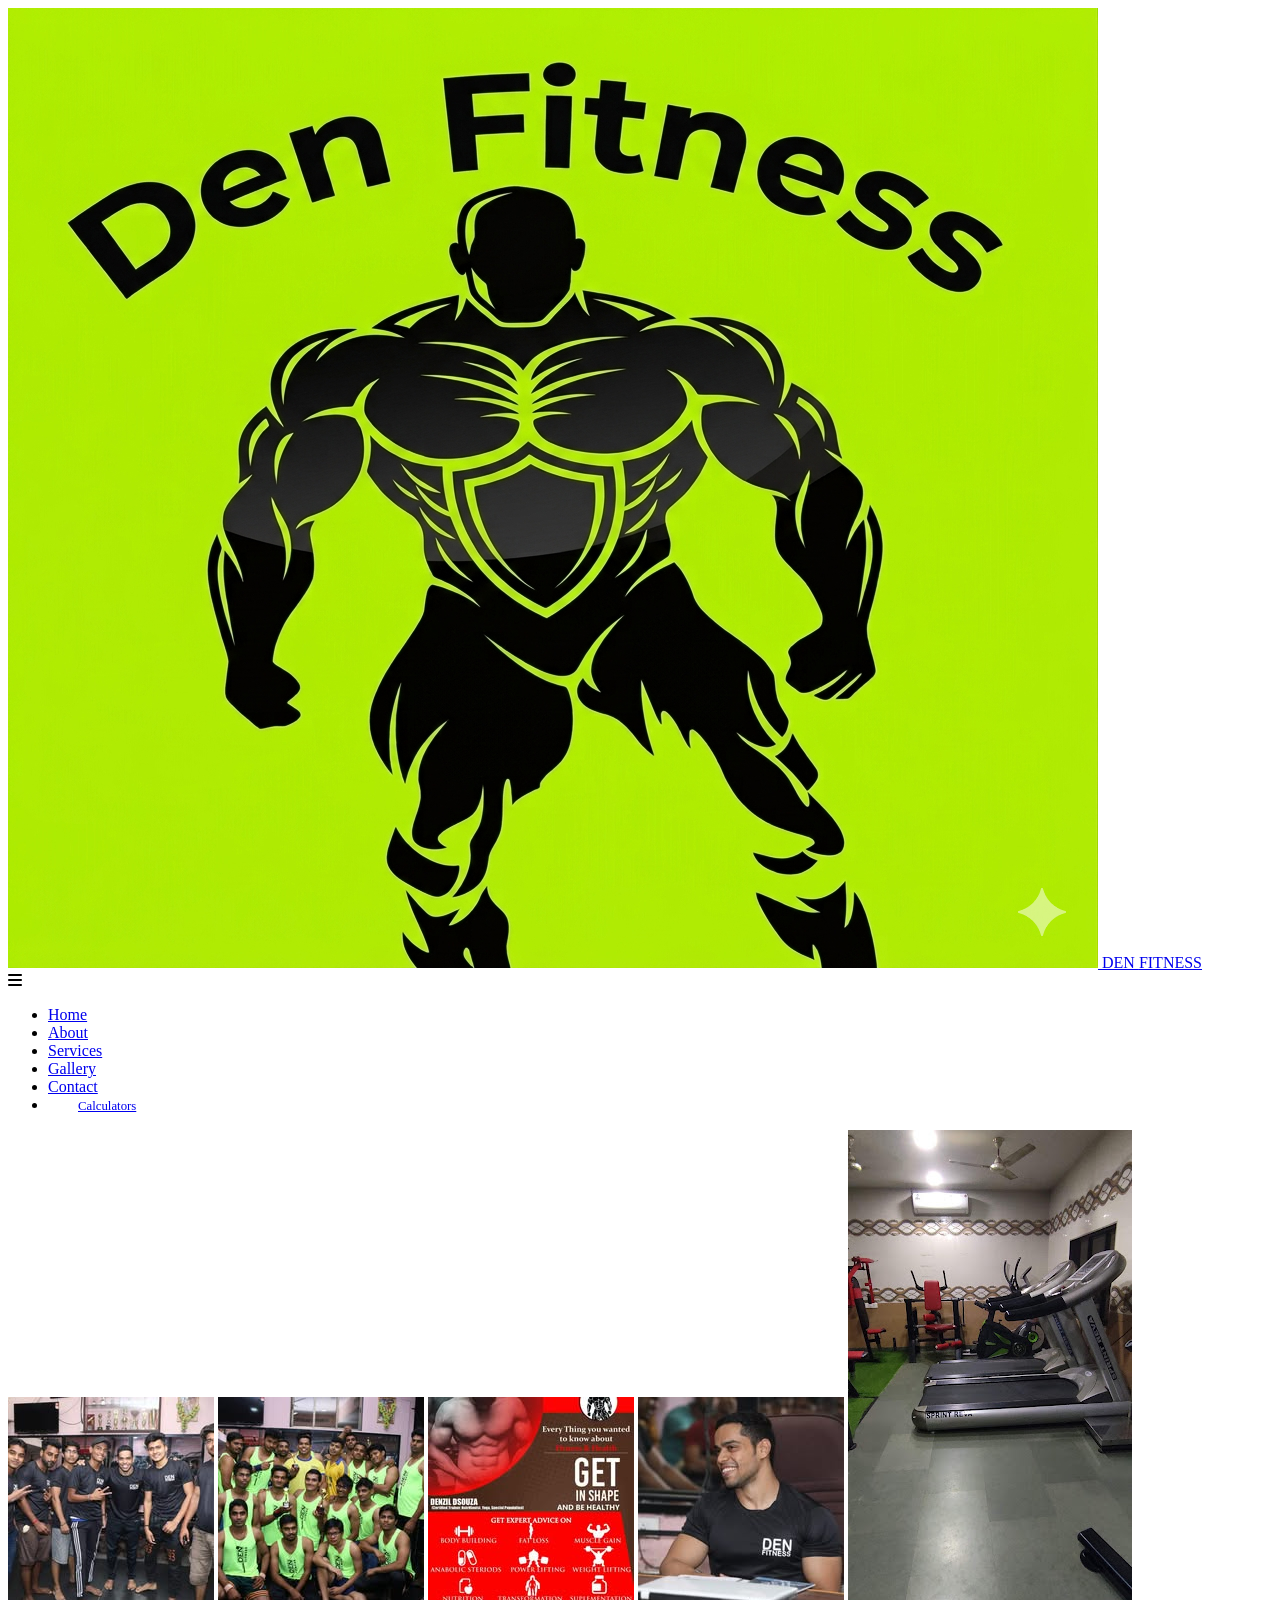
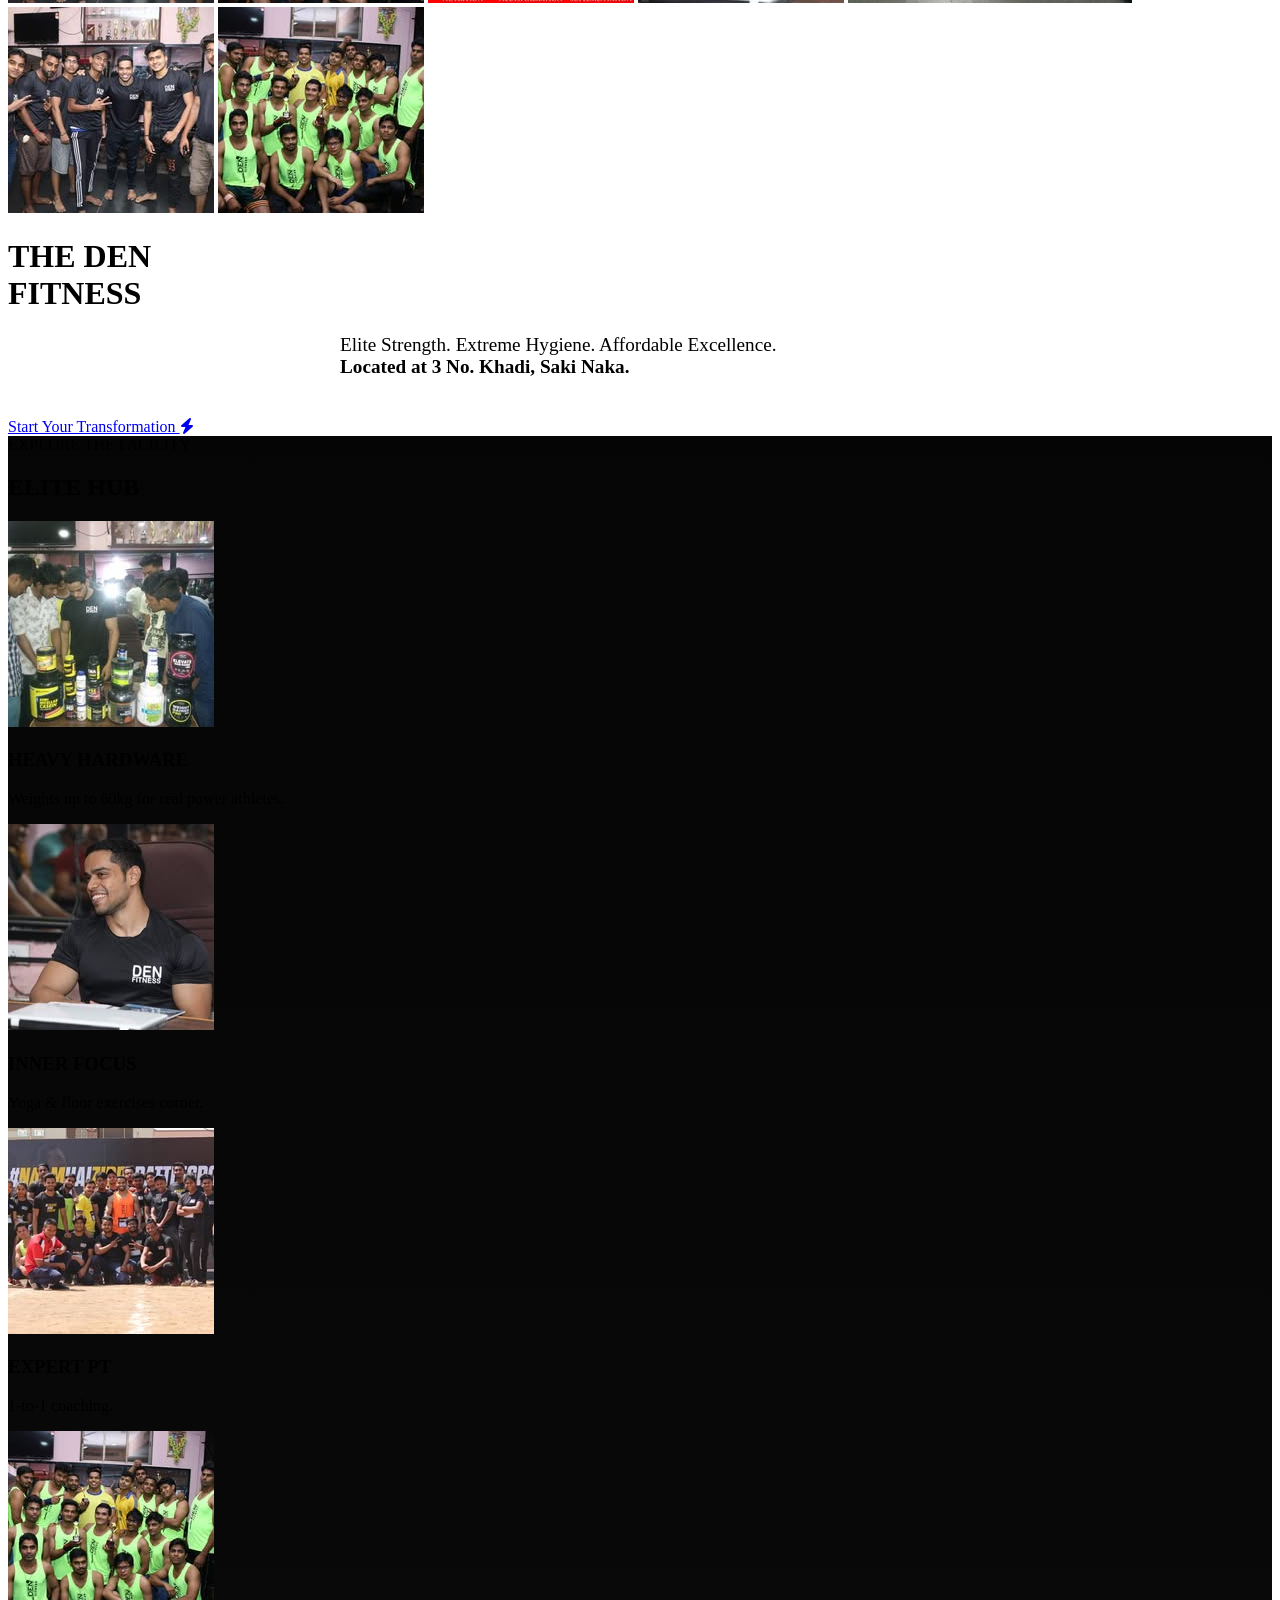
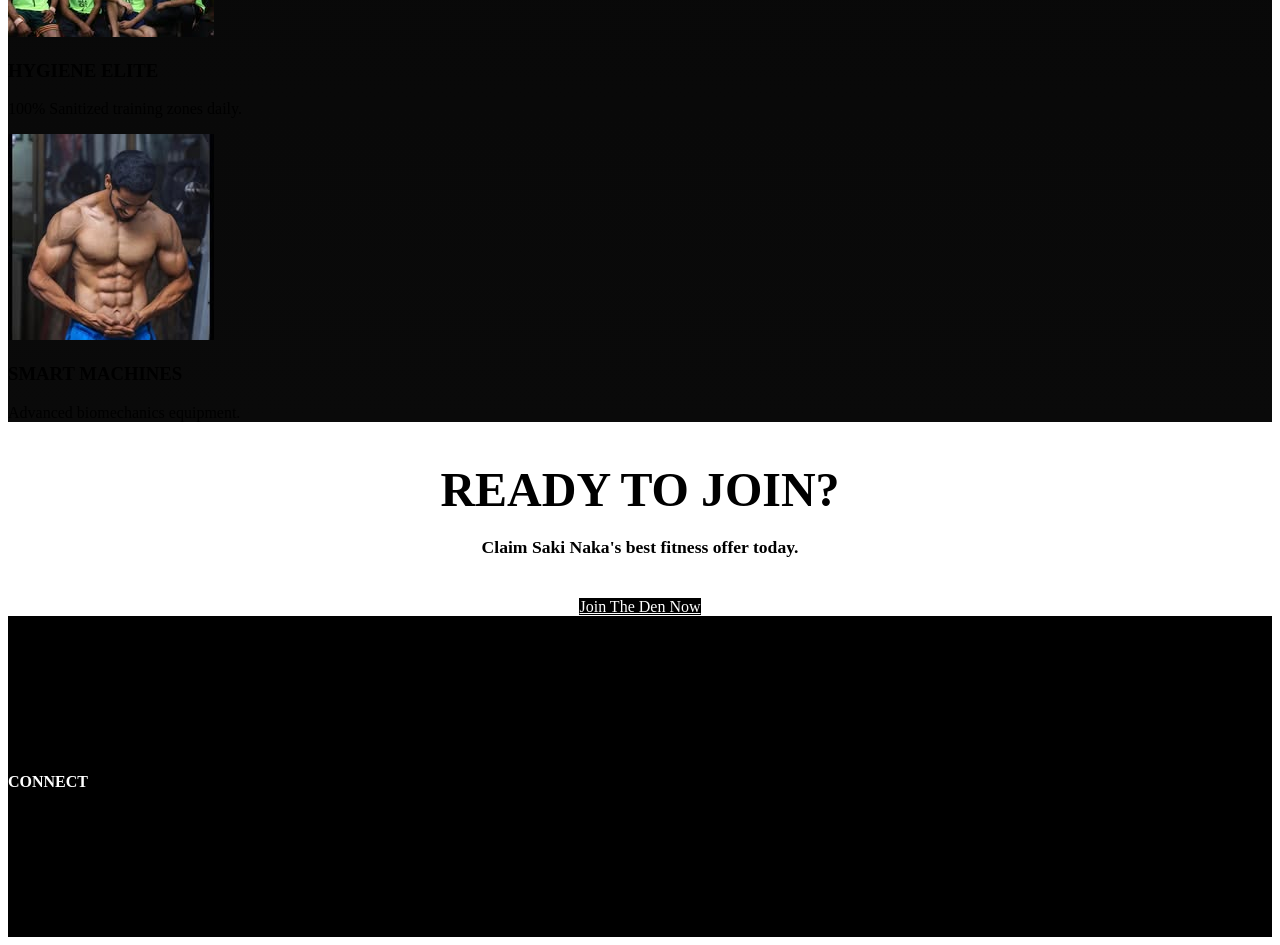
==== index.html @ 98260b91 "Add files via upload" ====
<!DOCTYPE html>
<html lang="en">
<head>
  <meta charset="UTF-8">
  <meta name="viewport" content="width=device-width, initial-scale=1.0">
  <meta name="description" content="Den Fitness Mumbai - Saki Naka's premier elite gym. Experience high-end training near 3 No. Khadi.">
  <title>DEN FITNESS | SAKI NAKA ELITE</title>
  <link rel="preconnect" href="https://fonts.googleapis.com">
  <link href="https://fonts.googleapis.com/css2?family=Outfit:wght@300;400;500;700;900&display=swap" rel="stylesheet">
  <link rel="stylesheet" href="https://cdnjs.cloudflare.com/ajax/libs/font-awesome/6.4.0/css/all.min.css">
  <link rel="stylesheet" href="css/styles.css">
</head>
<body>

  <!-- Custom Cursor -->
  <div id="custom-cursor"></div>
  <div id="cursor-follower"></div>

  <!-- Navbar -->
  <nav class="navbar">
    <div class="nav-container">
      <a href="index.html" class="logo">
        <img src="enhanced_logo.png" alt="Enhanced Den Fitness Logo">
        DEN <span>FITNESS</span>
      </a>
      
      <!-- Hamburger Toggle -->
      <div class="mobile-toggle" id="mobile-toggle">
        <i class="fas fa-bars"></i>
      </div>

      <ul class="nav-links" id="nav-links">
        <li><a href="index.html" class="active">Home</a></li>
        <li><a href="about.html">About</a></li>
        <li><a href="services.html">Services</a></li>
        <li><a href="gallery.html">Gallery</a></li>
        <li><a href="contact.html">Contact</a></li>
        <li><a href="tools.html" class="btn" style="padding: 10px 20px; font-size: 0.8rem; margin-left: 10px;">Calculators</a></li>
      </ul>
    </div>
  </nav>

  <!-- Hero -->
  <header class="hero">
    <div class="marquee-bg">
      <img src="img0.jpg" alt="Gym Marquee 1">
      <img src="img12.jpg" alt="Gym Marquee 2">
      <img src="img13.jpg" alt="Gym Marquee 3">
      <img src="img11.jpg" alt="Gym Marquee 4">
      <img src="img3.jpg" alt="Gym Marquee 5">
      <img src="img0.jpg" alt="Gym Marquee 1 Duplicate">
      <img src="img12.jpg" alt="Gym Marquee 2 Duplicate">
    </div>
    
    <div class="container hero-content">
      <h1 class="reveal active">THE DEN <br><span>FITNESS</span></h1>
      <p class="reveal active" style="max-width: 600px; margin: 0 auto 40px; color: var(--text-muted); font-size: 1.2rem;">
        Elite Strength. Extreme Hygiene. Affordable Excellence. <br>
        <strong>Located at 3 No. Khadi, Saki Naka.</strong>
      </p>
      <div class="reveal active" style="transition-delay: 0.2s;">
        <a href="contact.html" class="btn">Start Your Transformation <i class="fas fa-bolt"></i></a>
      </div>
    </div>
  </header>

  <!-- Bento Grid Section -->
  <section class="section" style="background: linear-gradient(to bottom, #050505, #0a0a0a);">
    <div class="container">
      <div class="section-intro reveal">
        <span>EXPLORE THE FACILITY</span>
        <h2>ELITE HUB</h2>
      </div>

      <div class="bento-grid">
        <div class="bento-item large reveal">
          <img src="img8.jpg" alt="Main Gym Floor">
          <div class="bento-content">
            <h3>HEAVY HARDWARE</h3>
            <p>Weights up to 60kg for real power athletes.</p>
          </div>
        </div>
        <div class="bento-item tall reveal" style="transition-delay: 0.1s;">
          <img src="img11.jpg" alt="Mindfulness area">
          <div class="bento-content">
            <h3>INNER FOCUS</h3>
            <p>Yoga & floor exercises corner.</p>
          </div>
        </div>
        <div class="bento-item reveal" style="transition-delay: 0.15s;">
          <img src="img7.jpg" alt="Trainer Coaching">
          <div class="bento-content">
            <h3>EXPERT PT</h3>
            <p>1-to-1 coaching.</p>
          </div>
        </div>
        <div class="bento-item wide reveal" style="transition-delay: 0.2s;">
          <img src="img12.jpg" alt="Sanitized zones">
          <div class="bento-content">
            <h3>HYGIENE ELITE</h3>
            <p>100% Sanitized training zones daily.</p>
          </div>
        </div>
        <div class="bento-item reveal" style="transition-delay: 0.25s;">
          <img src="img6.jpg" alt="Gym machines">
          <div class="bento-content">
            <h3>SMART MACHINES</h3>
            <p>Advanced biomechanics equipment.</p>
          </div>
        </div>
      </div>
    </div>
  </section>

  <!-- CTA -->
  <section class="section" style="background: var(--primary-color); color: #000; text-align: center;">
    <div class="container reveal">
      <h2 style="font-size: 3rem; font-weight: 900; margin-bottom: 20px;">READY TO JOIN?</h2>
      <p style="font-size: 1.1rem; font-weight: 600; margin-bottom: 40px;">Claim Saki Naka's best fitness offer today.</p>
      <a href="contact.html" class="btn" style="background: #000; color: #fff;">Join The Den Now</a>
    </div>
  </section>

  <!-- Footer -->
  <footer style="background: #000; padding: 60px 0; border-top: 1px solid var(--glass-border);">
    <div class="container">
      <div class="bento-grid" style="grid-auto-rows: min-content; gap: 30px;">
        <div class="reveal">
          <h4 style="color: var(--primary-color); margin-bottom: 20px; font-weight: 900; letter-spacing: 2px;">DEN FITNESS</h4>
          <p style="color: var(--text-muted); font-size: 0.9rem;">The premier elite fitness ground in Saki Naka. Built for results. Measured by community strength.</p>
        </div>
        <div class="reveal" style="transition-delay: 0.1s;">
          <h4 style="color: #fff; margin-bottom: 20px;">CONNECT</h4>
          <p style="color: var(--text-muted); font-size: 0.9rem;">Shop 2, New Kailas Niwas 2,<br>90 Feet Road, 3 No. Khadi,<br>Saki Naka, Mumbai.</p>
        </div>
      </div>
    </div>
  </footer>

  <script src="js/script.js"></script>
</body>
</html>
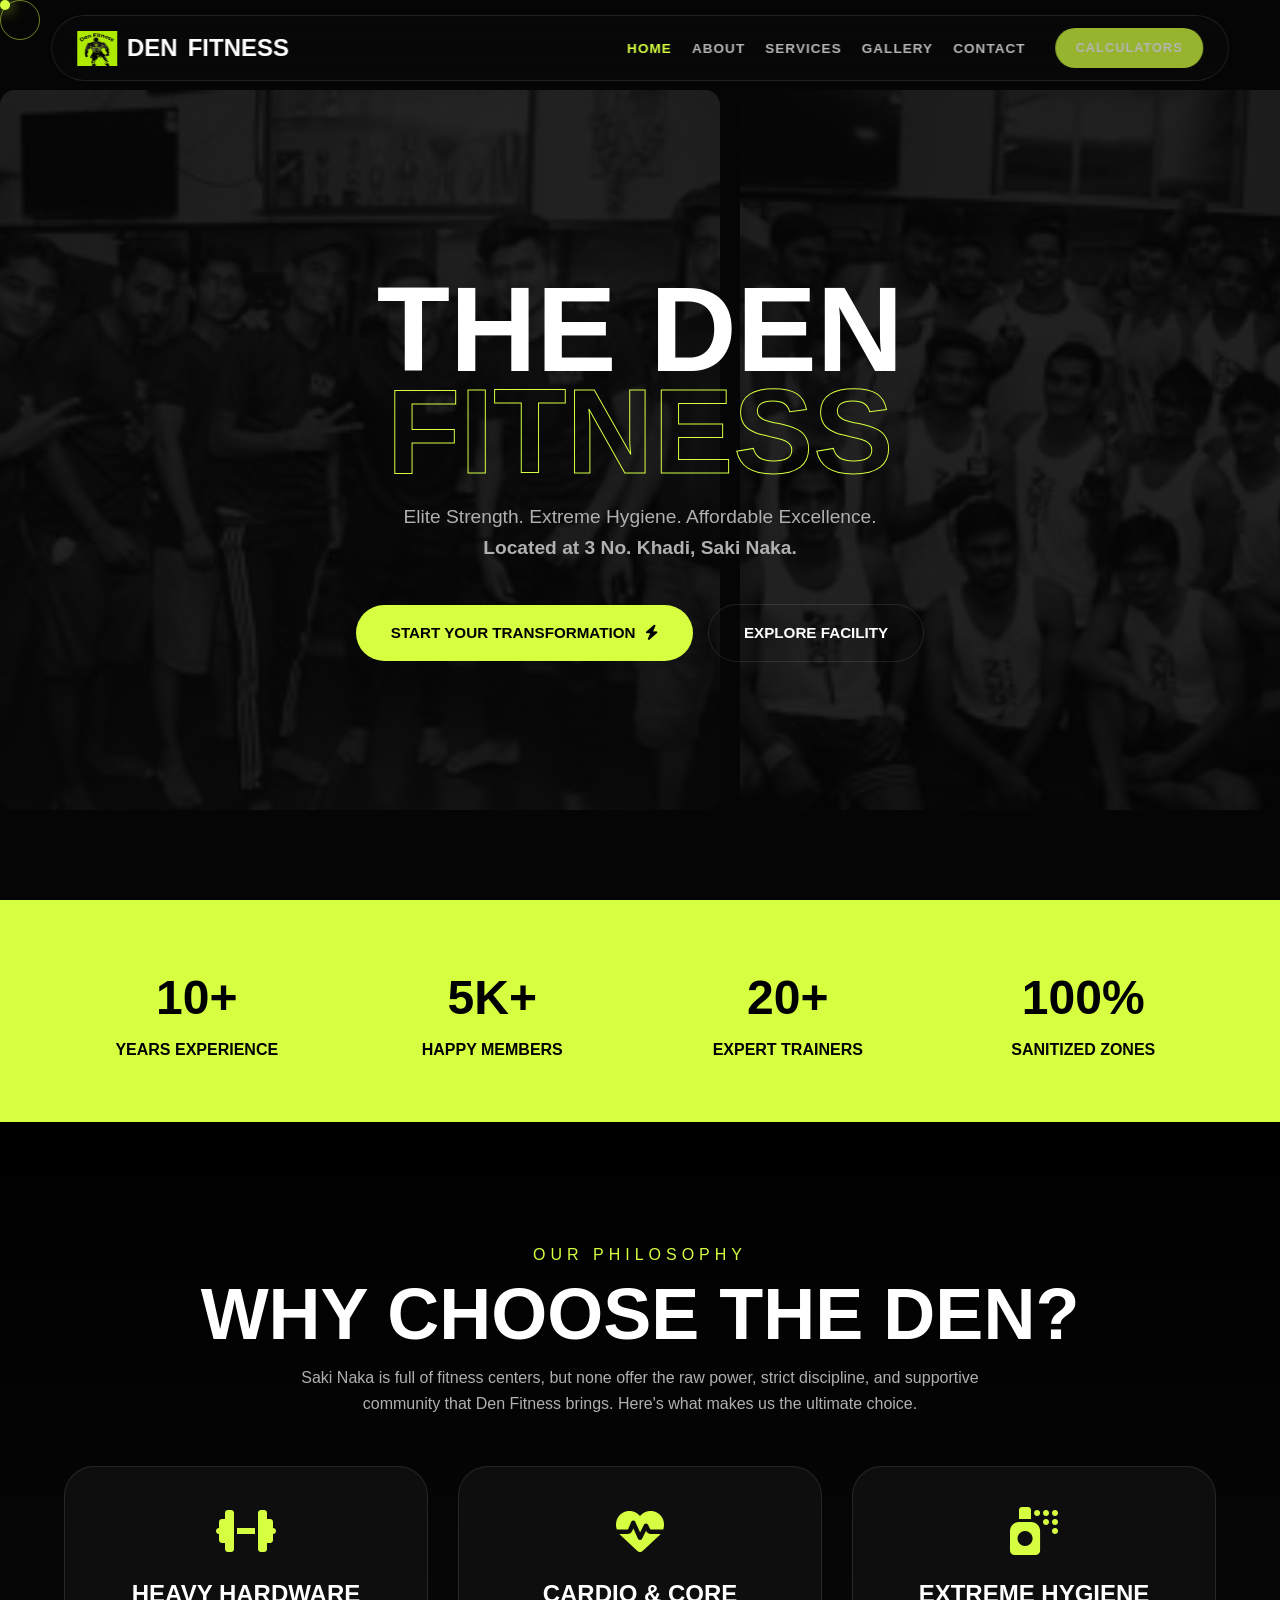
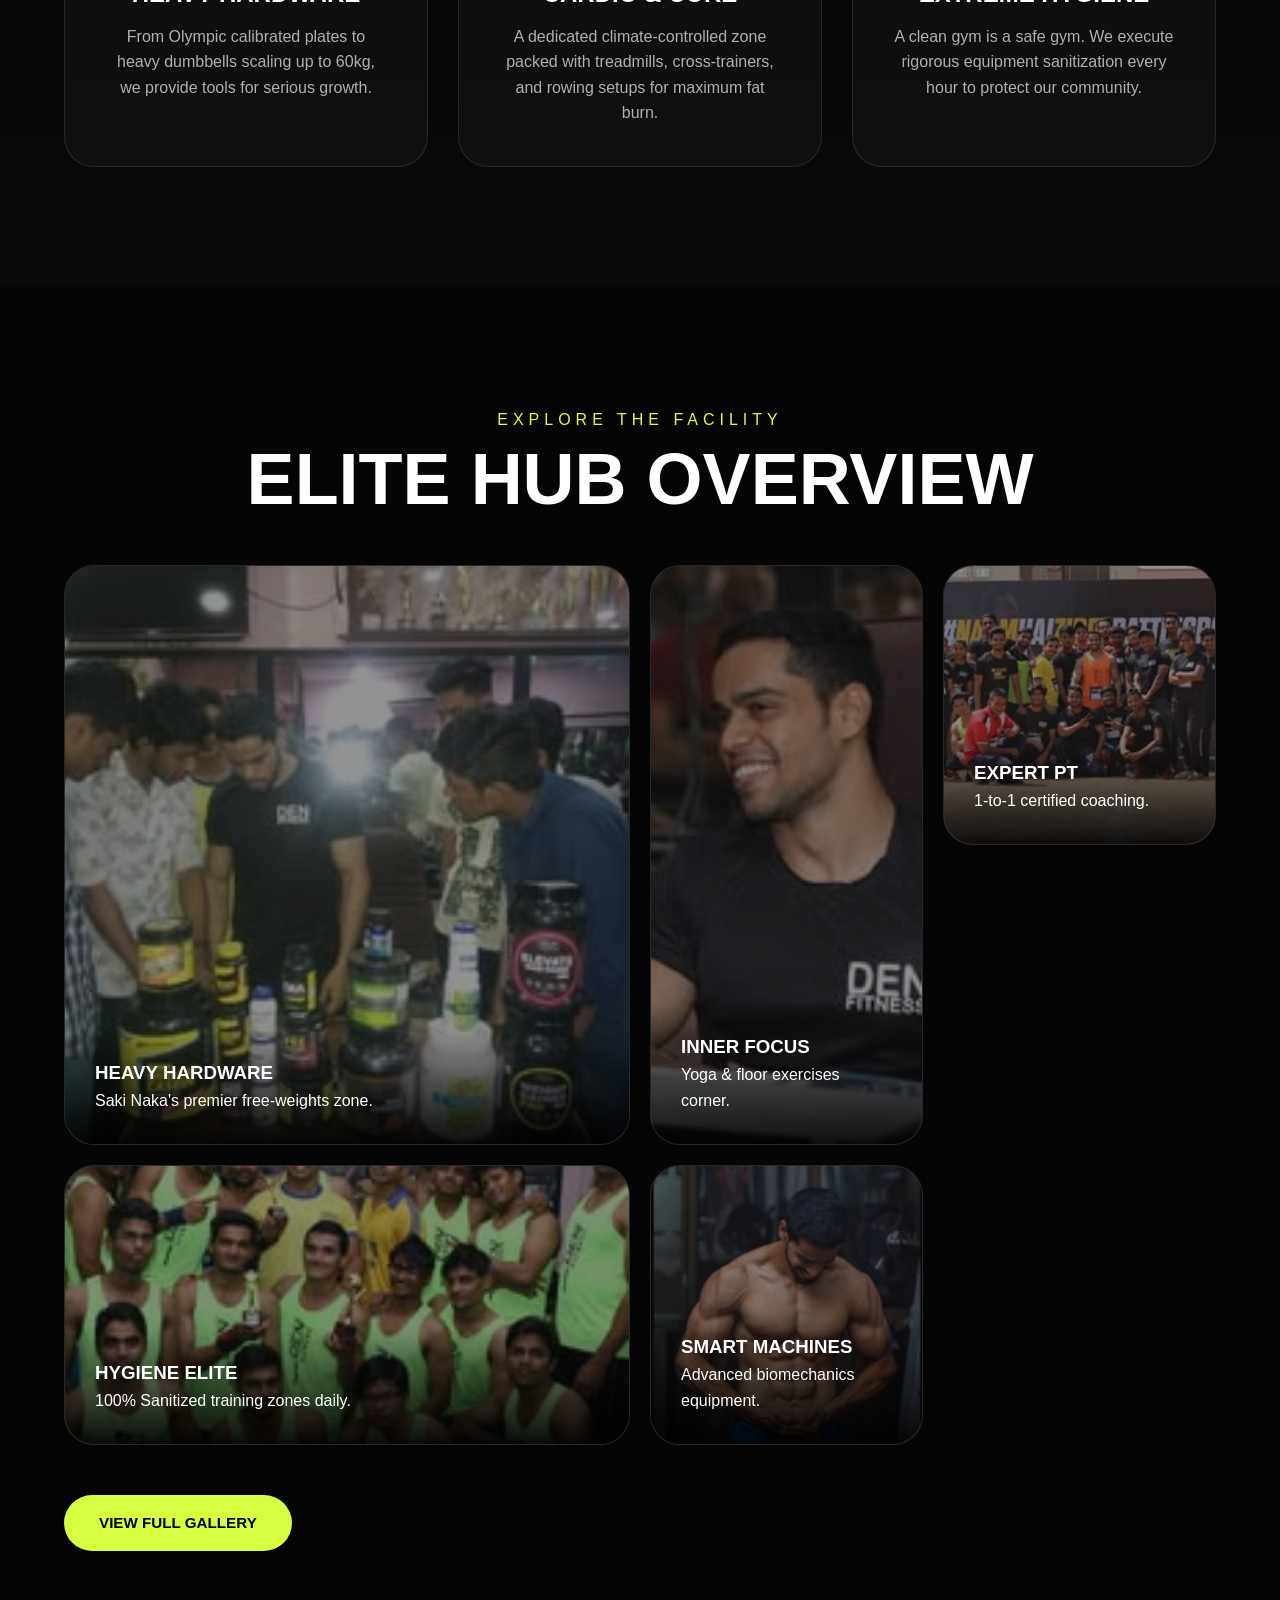
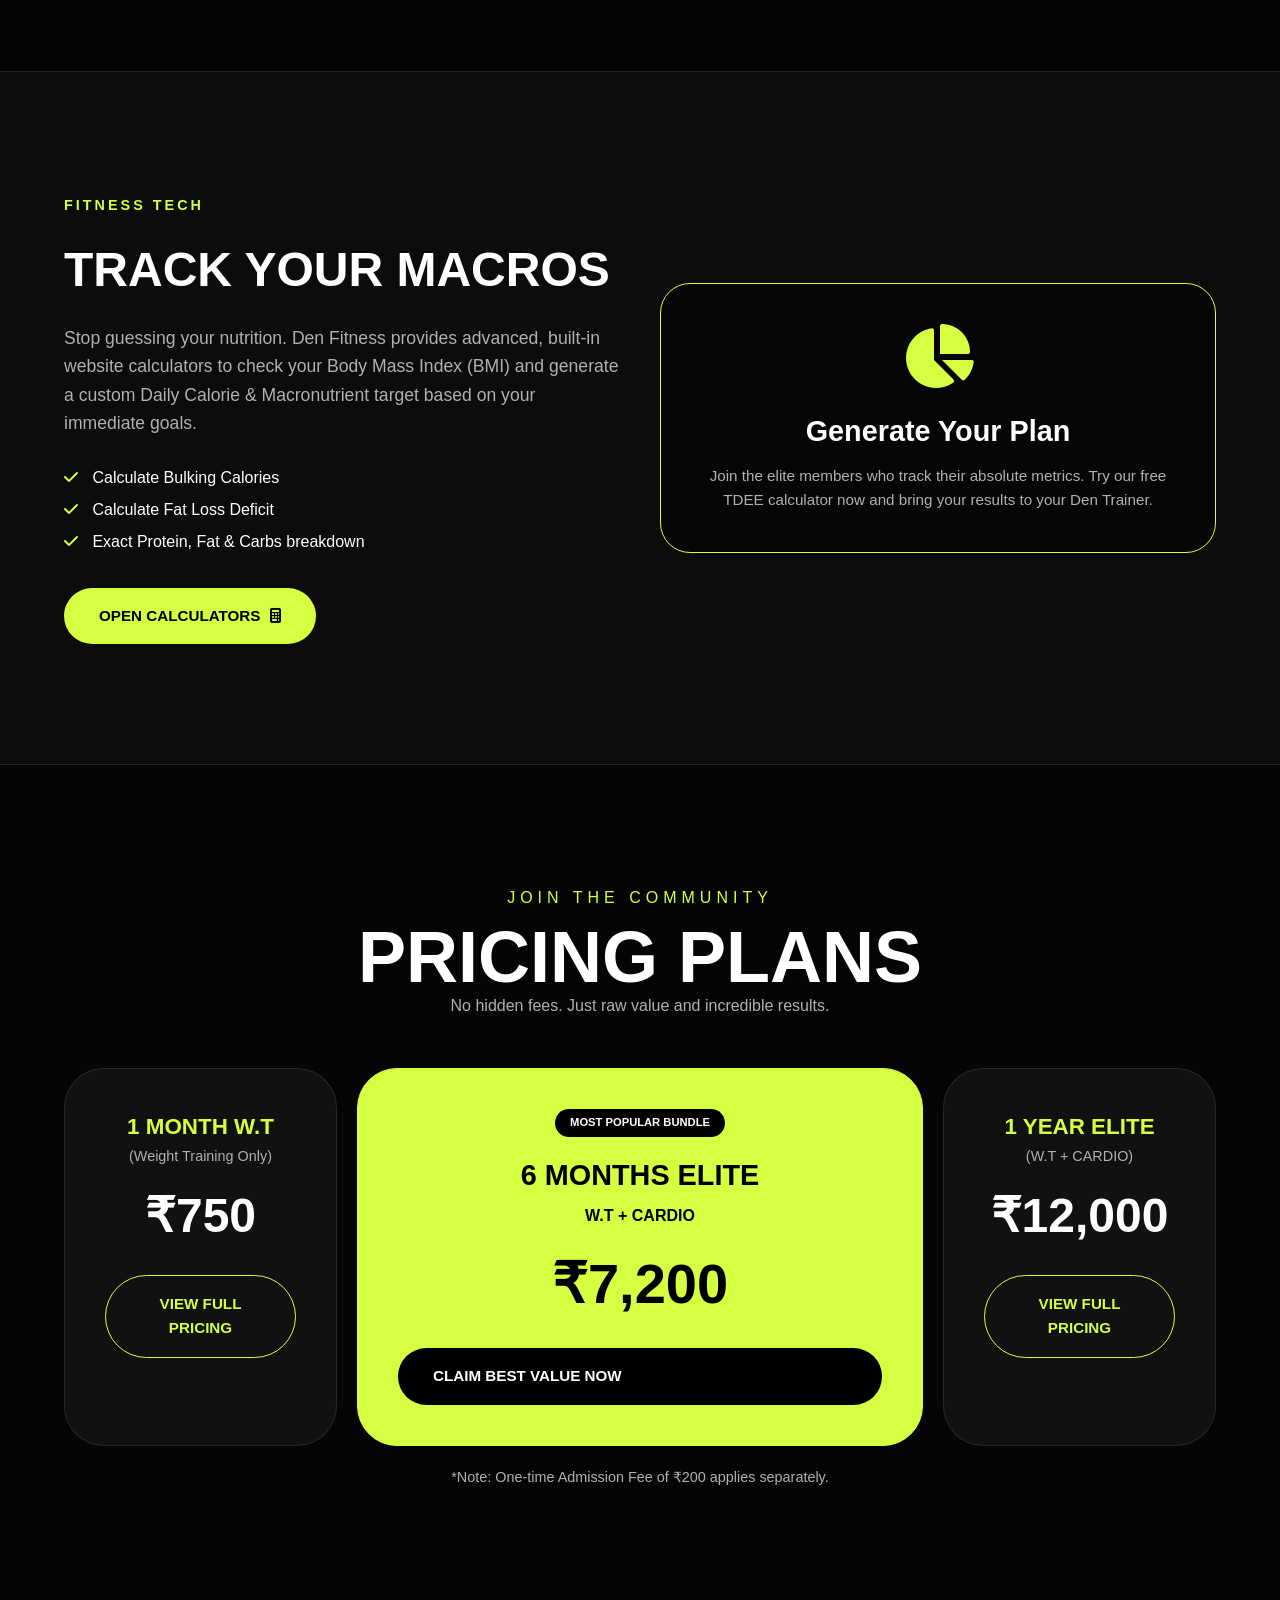
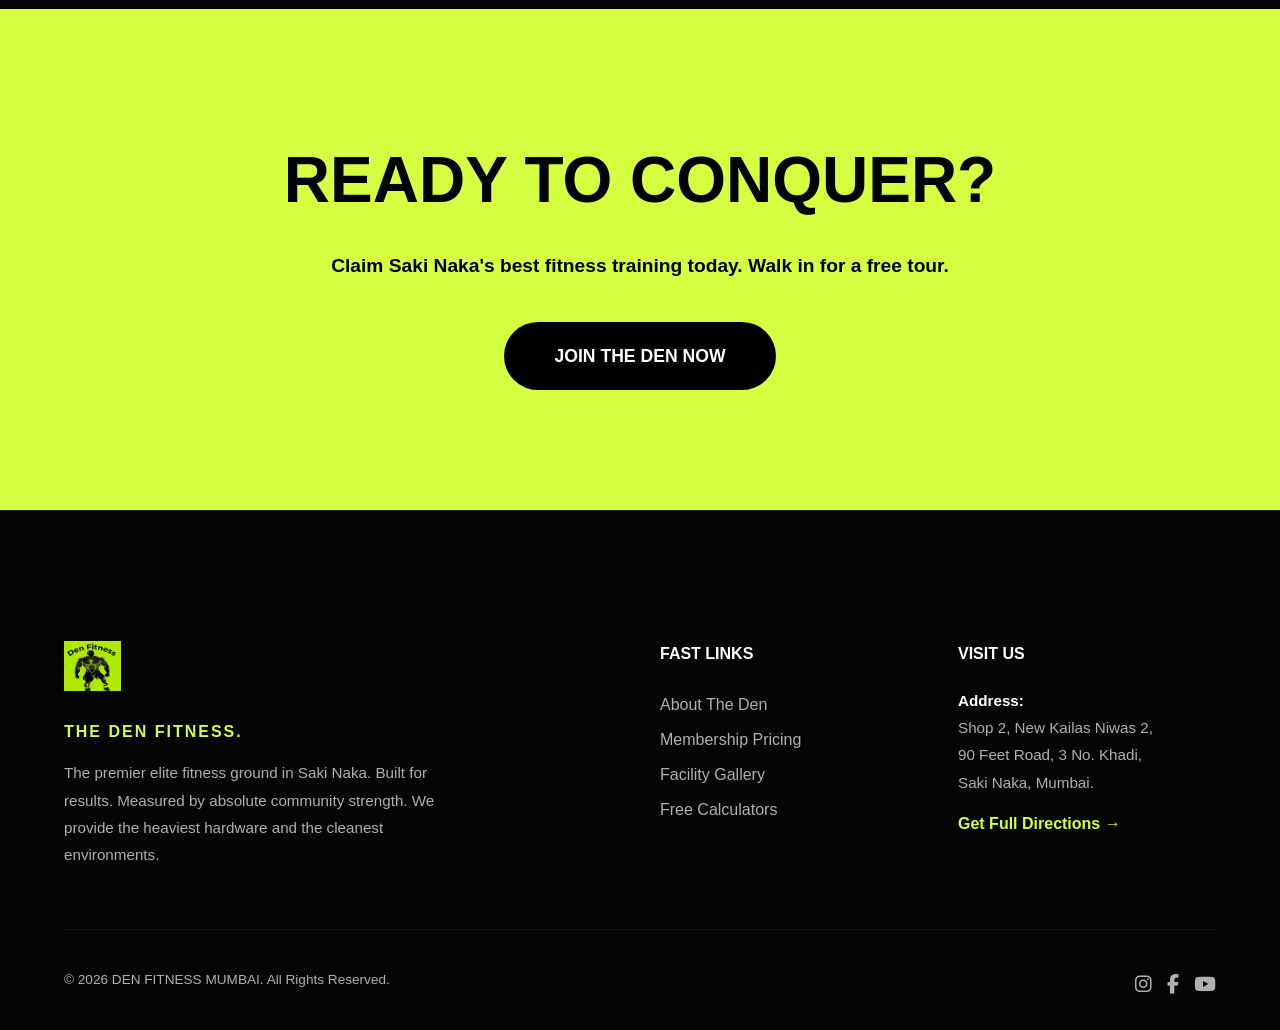
==== commit 7d53baba: "Add files via upload" ====
--- a/index.html
+++ b/index.html
@@ -3,8 +3,8 @@
 <head>
   <meta charset="UTF-8">
   <meta name="viewport" content="width=device-width, initial-scale=1.0">
-  <meta name="description" content="Den Fitness Mumbai - Saki Naka's premier elite gym. Experience high-end training near 3 No. Khadi.">
-  <title>DEN FITNESS | SAKI NAKA ELITE</title>
+  <meta name="description" content="Den Fitness Mumbai - Saki Naka's premier elite gym. Experience high-end training, expert trainers, and advanced workout tools.">
+  <title>DEN FITNESS | SAKI NAKA ELITE GYM</title>
   <link rel="preconnect" href="https://fonts.googleapis.com">
   <link href="https://fonts.googleapis.com/css2?family=Outfit:wght@300;400;500;700;900&display=swap" rel="stylesheet">
   <link rel="stylesheet" href="https://cdnjs.cloudflare.com/ajax/libs/font-awesome/6.4.0/css/all.min.css">
@@ -40,16 +40,16 @@
     </div>
   </nav>
 
-  <!-- Hero -->
+  <!-- Massive Hero -->
   <header class="hero">
     <div class="marquee-bg">
-      <img src="img0.jpg" alt="Gym Marquee 1">
-      <img src="img12.jpg" alt="Gym Marquee 2">
-      <img src="img13.jpg" alt="Gym Marquee 3">
-      <img src="img11.jpg" alt="Gym Marquee 4">
-      <img src="img3.jpg" alt="Gym Marquee 5">
-      <img src="img0.jpg" alt="Gym Marquee 1 Duplicate">
-      <img src="img12.jpg" alt="Gym Marquee 2 Duplicate">
+      <img src="img0.jpg" alt="Gym Background">
+      <img src="img12.jpg" alt="Gym Hardware">
+      <img src="img13.jpg" alt="Gym Entrance">
+      <img src="img11.jpg" alt="Weight Zone">
+      <img src="img3.jpg" alt="Cardio Setup">
+      <img src="img0.jpg" alt="Gym Loop">
+      <img src="img12.jpg" alt="Gym Loop 2">
     </div>
     
     <div class="container hero-content">
@@ -60,16 +60,70 @@
       </p>
       <div class="reveal active" style="transition-delay: 0.2s;">
         <a href="contact.html" class="btn">Start Your Transformation <i class="fas fa-bolt"></i></a>
+        <a href="#explore" class="btn" style="background: transparent; border: 1px solid var(--glass-border); color: #fff; margin-left: 10px;">Explore Facility</a>
       </div>
     </div>
   </header>
 
-  <!-- Bento Grid Section -->
-  <section class="section" style="background: linear-gradient(to bottom, #050505, #0a0a0a);">
+  <!-- Introduction Strip -->
+  <section id="explore" class="section" style="padding: 60px 0; background: var(--primary-color);">
+    <div class="container">
+      <div class="reveal" style="display: grid; grid-template-columns: repeat(auto-fit, minmax(250px, 1fr)); gap: 30px; text-align: center; color: #000;">
+        <div>
+          <h3 style="font-size: 3rem; font-weight: 900;">10+</h3>
+          <p style="font-weight: 700;">YEARS EXPERIENCE</p>
+        </div>
+        <div>
+          <h3 style="font-size: 3rem; font-weight: 900;">5K+</h3>
+          <p style="font-weight: 700;">HAPPY MEMBERS</p>
+        </div>
+        <div>
+          <h3 style="font-size: 3rem; font-weight: 900;">20+</h3>
+          <p style="font-weight: 700;">EXPERT TRAINERS</p>
+        </div>
+        <div>
+          <h3 style="font-size: 3rem; font-weight: 900;">100%</h3>
+          <p style="font-weight: 700;">SANITIZED ZONES</p>
+        </div>
+      </div>
+    </div>
+  </section>
+
+  <!-- Values & "Why Choose Us" -->
+  <section class="section" style="background: linear-gradient(to bottom, #000, #0a0a0a);">
+    <div class="container">
+      <div class="section-intro reveal">
+        <span>OUR PHILOSOPHY</span>
+        <h2>WHY CHOOSE THE DEN?</h2>
+        <p style="color: var(--text-muted); max-width: 700px; margin: 15px auto;">Saki Naka is full of fitness centers, but none offer the raw power, strict discipline, and supportive community that Den Fitness brings. Here's what makes us the ultimate choice.</p>
+      </div>
+      
+      <div class="bento-grid" style="grid-template-columns: repeat(auto-fit, minmax(300px, 1fr)); grid-auto-rows: min-content; gap: 30px;">
+        <div class="reveal" style="background: rgba(20,20,20,0.6); padding: 40px; border-radius: 30px; border: 1px solid var(--glass-border); text-align: center;">
+          <i class="fas fa-dumbbell" style="font-size: 3rem; color: var(--primary-color); margin-bottom: 20px;"></i>
+          <h3 style="font-size: 1.5rem; margin-bottom: 10px; text-transform: uppercase;">Heavy Hardware</h3>
+          <p style="color: var(--text-muted);">From Olympic calibrated plates to heavy dumbbells scaling up to 60kg, we provide tools for serious growth.</p>
+        </div>
+        <div class="reveal" style="transition-delay: 0.1s; background: rgba(20,20,20,0.6); padding: 40px; border-radius: 30px; border: 1px solid var(--glass-border); text-align: center;">
+          <i class="fas fa-heartbeat" style="font-size: 3rem; color: var(--primary-color); margin-bottom: 20px;"></i>
+          <h3 style="font-size: 1.5rem; margin-bottom: 10px; text-transform: uppercase;">Cardio & Core</h3>
+          <p style="color: var(--text-muted);">A dedicated climate-controlled zone packed with treadmills, cross-trainers, and rowing setups for maximum fat burn.</p>
+        </div>
+        <div class="reveal" style="transition-delay: 0.2s; background: rgba(20,20,20,0.6); padding: 40px; border-radius: 30px; border: 1px solid var(--glass-border); text-align: center;">
+          <i class="fas fa-spray-can" style="font-size: 3rem; color: var(--primary-color); margin-bottom: 20px;"></i>
+          <h3 style="font-size: 1.5rem; margin-bottom: 10px; text-transform: uppercase;">Extreme Hygiene</h3>
+          <p style="color: var(--text-muted);">A clean gym is a safe gym. We execute rigorous equipment sanitization every hour to protect our community.</p>
+        </div>
+      </div>
+    </div>
+  </section>
+
+  <!-- Bento Grid Facility Showcase -->
+  <section class="section">
     <div class="container">
       <div class="section-intro reveal">
         <span>EXPLORE THE FACILITY</span>
-        <h2>ELITE HUB</h2>
+        <h2>ELITE HUB OVERVIEW</h2>
       </div>
 
       <div class="bento-grid">
@@ -77,7 +131,7 @@
           <img src="img8.jpg" alt="Main Gym Floor">
           <div class="bento-content">
             <h3>HEAVY HARDWARE</h3>
-            <p>Weights up to 60kg for real power athletes.</p>
+            <p>Saki Naka's premier free-weights zone.</p>
           </div>
         </div>
         <div class="bento-item tall reveal" style="transition-delay: 0.1s;">
@@ -91,7 +145,7 @@
           <img src="img7.jpg" alt="Trainer Coaching">
           <div class="bento-content">
             <h3>EXPERT PT</h3>
-            <p>1-to-1 coaching.</p>
+            <p>1-to-1 certified coaching.</p>
           </div>
         </div>
         <div class="bento-item wide reveal" style="transition-delay: 0.2s;">
@@ -109,29 +163,127 @@
           </div>
         </div>
       </div>
-    </div>
-  </section>
-
-  <!-- CTA -->
+      
+      <div class="text-center reveal" style="margin-top: 50px;">
+        <a href="gallery.html" class="btn">View Full Gallery</a>
+      </div>
+    </div>
+  </section>
+
+  <!-- Interactive Calculators Teaser -->
+  <section class="section" style="background: rgba(20,20,20,0.5); border-top: 1px solid var(--glass-border); border-bottom: 1px solid var(--glass-border);">
+    <div class="container reveal">
+      <div style="display: grid; grid-template-columns: repeat(auto-fit, minmax(300px, 1fr)); gap: 40px; align-items: center;">
+        <div>
+          <span style="color: var(--primary-color); letter-spacing: 3px; font-weight: 700; font-size: 0.9rem;">FITNESS TECH</span>
+          <h2 style="font-size: 3rem; font-weight: 900; margin: 15px 0; text-transform: uppercase;">TRACK YOUR MACROS</h2>
+          <p style="color: var(--text-muted); font-size: 1.1rem; margin-bottom: 25px;">
+            Stop guessing your nutrition. Den Fitness provides advanced, built-in website calculators to check your Body Mass Index (BMI) and generate a custom Daily Calorie & Macronutrient target based on your immediate goals.
+          </p>
+          <ul style="list-style: none; color: #fff; margin-bottom: 30px; line-height: 2;">
+            <li><i class="fas fa-check" style="color: var(--primary-color); margin-right: 10px;"></i> Calculate Bulking Calories</li>
+            <li><i class="fas fa-check" style="color: var(--primary-color); margin-right: 10px;"></i> Calculate Fat Loss Deficit</li>
+            <li><i class="fas fa-check" style="color: var(--primary-color); margin-right: 10px;"></i> Exact Protein, Fat & Carbs breakdown</li>
+          </ul>
+          <a href="tools.html" class="btn">Open Calculators <i class="fas fa-calculator"></i></a>
+        </div>
+        
+        <div class="bento-item reveal" style="padding: 40px; background: rgba(5,5,5,0.8); border: 1px solid var(--primary-color); border-radius: 30px; text-align: center;">
+          <i class="fas fa-chart-pie" style="font-size: 4rem; color: var(--primary-color); margin-bottom: 20px;"></i>
+          <h3 style="font-size: 1.8rem; margin-bottom: 10px;">Generate Your Plan</h3>
+          <p style="color: var(--text-muted); font-size: 0.95rem;">Join the elite members who track their absolute metrics. Try our free TDEE calculator now and bring your results to your Den Trainer.</p>
+        </div>
+      </div>
+    </div>
+  </section>
+
+  <!-- Membership Pricing Preview -->
+  <section class="section">
+    <div class="container">
+      <div class="section-intro reveal">
+        <span>JOIN THE COMMUNITY</span>
+        <h2>PRICING PLANS</h2>
+        <p style="color: var(--text-muted);">No hidden fees. Just raw value and incredible results.</p>
+      </div>
+
+      <div class="bento-grid" style="grid-auto-rows: min-content; margin-top: 50px;">
+        <!-- Basic Core -->
+        <div class="reveal" style="padding: 40px; background: rgba(20,20,20,0.8); border-radius: 40px; text-align: center; border: 1px solid var(--glass-border);">
+          <h3 style="color: var(--primary-color); font-size: 1.4rem; margin-bottom: 10px; font-weight: 900;">1 MONTH W.T <span style="font-size:0.9rem; font-weight: 400; color:var(--text-muted); display:block;">(Weight Training Only)</span></h3>
+          <p style="font-size: 3rem; font-weight: 900; margin-bottom: 20px;">₹750</p>
+          <a href="services.html" class="btn" style="background: transparent; border: 1px solid var(--primary-color); color: var(--primary-color);">View Full Pricing</a>
+        </div>
+        
+        <!-- 6 Month W.T + Cardio -->
+        <div class="wide reveal" style="padding: 40px; background: var(--primary-color); color: #000; border-radius: 40px; text-align: center; border: 1px solid var(--primary-color); transition-delay: 0.1s; display: flex; flex-direction: column; justify-content: center;">
+          <span style="background: #000; color: #fff; padding: 5px 15px; border-radius: 20px; font-size: 0.7rem; font-weight: 900; margin: 0 auto 15px; display: inline-block;">MOST POPULAR BUNDLE</span>
+          <h3 style="font-size: 1.8rem; font-weight: 900; margin-bottom: 5px;">6 MONTHS ELITE</h3>
+          <p style="font-size: 1rem; font-weight: 700; margin-bottom: 10px;">W.T + CARDIO</p>
+          <p style="font-size: 3.5rem; font-weight: 900; margin-bottom: 20px;">₹7,200</p>
+          <a href="contact.html" class="btn" style="background: #000; color: #fff;">Claim Best Value Now</a>
+        </div>
+
+        <!-- Yearly W.T + Cardio -->
+        <div class="reveal" style="padding: 40px; background: rgba(20,20,20,0.8); border-radius: 40px; text-align: center; border: 1px solid var(--glass-border); transition-delay: 0.2s;">
+          <h3 style="color: var(--primary-color); font-size: 1.4rem; margin-bottom: 10px; font-weight: 900;">1 YEAR ELITE <span style="font-size:0.9rem; font-weight: 400; color:var(--text-muted); display:block;">(W.T + CARDIO)</span></h3>
+          <p style="font-size: 3rem; font-weight: 900; margin-bottom: 20px;">₹12,000</p>
+          <a href="services.html" class="btn" style="background: transparent; border: 1px solid var(--primary-color); color: var(--primary-color);">View Full Pricing</a>
+        </div>
+      </div>
+      <p style="color: var(--text-muted); text-align: center; margin-top: 20px; font-size: 0.9rem;">*Note: One-time Admission Fee of ₹200 applies separately.</p>
+      </div>
+    </div>
+  </section>
+
+  <!-- Final CTA -->
   <section class="section" style="background: var(--primary-color); color: #000; text-align: center;">
     <div class="container reveal">
-      <h2 style="font-size: 3rem; font-weight: 900; margin-bottom: 20px;">READY TO JOIN?</h2>
-      <p style="font-size: 1.1rem; font-weight: 600; margin-bottom: 40px;">Claim Saki Naka's best fitness offer today.</p>
-      <a href="contact.html" class="btn" style="background: #000; color: #fff;">Join The Den Now</a>
-    </div>
-  </section>
-
-  <!-- Footer -->
-  <footer style="background: #000; padding: 60px 0; border-top: 1px solid var(--glass-border);">
-    <div class="container">
-      <div class="bento-grid" style="grid-auto-rows: min-content; gap: 30px;">
-        <div class="reveal">
-          <h4 style="color: var(--primary-color); margin-bottom: 20px; font-weight: 900; letter-spacing: 2px;">DEN FITNESS</h4>
-          <p style="color: var(--text-muted); font-size: 0.9rem;">The premier elite fitness ground in Saki Naka. Built for results. Measured by community strength.</p>
-        </div>
+      <h2 style="font-size: clamp(2.5rem, 6vw, 4rem); font-weight: 900; margin-bottom: 20px; text-transform: uppercase;">Ready to Conquer?</h2>
+      <p style="font-size: 1.2rem; font-weight: 700; margin-bottom: 40px;">Claim Saki Naka's best fitness training today. Walk in for a free tour.</p>
+      <a href="contact.html" class="btn" style="background: #000; color: #fff; padding: 20px 50px; font-size: 1.1rem;">Join The Den Now</a>
+    </div>
+  </section>
+
+  <!-- Expanded Footer -->
+  <footer style="background: #050505; padding: 80px 0 30px; border-top: 1px solid var(--glass-border);">
+    <div class="container">
+      <div class="bento-grid" style="grid-auto-rows: min-content; gap: 40px;">
+        <div class="wide reveal">
+          <img src="enhanced_logo.png" alt="Den Fitness Logo" style="height: 50px; width: auto; margin-bottom: 20px;">
+          <h4 style="color: var(--primary-color); margin-bottom: 15px; font-weight: 900; letter-spacing: 2px;">THE DEN FITNESS.</h4>
+          <p style="color: var(--text-muted); font-size: 0.95rem; line-height: 1.8; max-width: 400px;">
+            The premier elite fitness ground in Saki Naka. Built for results. Measured by absolute community strength. We provide the heaviest hardware and the cleanest environments.
+          </p>
+        </div>
+        
         <div class="reveal" style="transition-delay: 0.1s;">
-          <h4 style="color: #fff; margin-bottom: 20px;">CONNECT</h4>
-          <p style="color: var(--text-muted); font-size: 0.9rem;">Shop 2, New Kailas Niwas 2,<br>90 Feet Road, 3 No. Khadi,<br>Saki Naka, Mumbai.</p>
+          <h4 style="color: #fff; margin-bottom: 20px; font-weight: 700;">FAST LINKS</h4>
+          <ul style="list-style: none; line-height: 2.2;">
+            <li><a href="about.html" style="color: var(--text-muted); text-decoration: none; transition: 0.3s;">About The Den</a></li>
+            <li><a href="services.html" style="color: var(--text-muted); text-decoration: none; transition: 0.3s;">Membership Pricing</a></li>
+            <li><a href="gallery.html" style="color: var(--text-muted); text-decoration: none; transition: 0.3s;">Facility Gallery</a></li>
+            <li><a href="tools.html" style="color: var(--text-muted); text-decoration: none; transition: 0.3s;">Free Calculators</a></li>
+          </ul>
+        </div>
+        
+        <div class="reveal" style="transition-delay: 0.2s;">
+          <h4 style="color: #fff; margin-bottom: 20px; font-weight: 700;">VISIT US</h4>
+          <p style="color: var(--text-muted); font-size: 0.95rem; line-height: 1.8;">
+            <strong style="color: #fff;">Address:</strong><br>
+            Shop 2, New Kailas Niwas 2,<br>90 Feet Road, 3 No. Khadi,<br>Saki Naka, Mumbai.
+          </p>
+          <div style="margin-top: 15px;">
+            <a href="contact.html" style="color: var(--primary-color); font-weight: 600; text-decoration: none;">Get Full Directions &rarr;</a>
+          </div>
+        </div>
+      </div>
+      
+      <div style="border-top: 1px solid rgba(255,255,255,0.05); margin-top: 60px; padding-top: 30px; display: flex; flex-wrap: wrap; justify-content: space-between; align-items: center;">
+        <p style="color: var(--text-muted); font-size: 0.85rem;">&copy; 2026 DEN FITNESS MUMBAI. All Rights Reserved.</p>
+        <div style="display: flex; gap: 15px; margin-top: 10px;">
+          <a href="#" style="color: var(--text-muted); text-decoration: none; font-size: 1.2rem;"><i class="fab fa-instagram"></i></a>
+          <a href="#" style="color: var(--text-muted); text-decoration: none; font-size: 1.2rem;"><i class="fab fa-facebook-f"></i></a>
+          <a href="#" style="color: var(--text-muted); text-decoration: none; font-size: 1.2rem;"><i class="fab fa-youtube"></i></a>
         </div>
       </div>
     </div>
--- a/css/styles.css
+++ b/css/styles.css
@@ -0,0 +1,248 @@
+* {
+  margin: 0;
+  padding: 0;
+  box-sizing: border-box;
+  font-family: 'Outfit', sans-serif;
+  cursor: none;
+}
+
+:root {
+  --primary-color: #D5FF40; 
+  --primary-glow: rgba(213, 255, 64, 0.6);
+  --bg-dark: #050505;
+  --bg-card: rgba(20, 20, 20, 0.7);
+  --text-light: #ffffff;
+  --text-muted: #b0b0b0;
+  --transition: all 0.4s cubic-bezier(0.4, 0, 0.2, 1);
+  --glass-border: rgba(255, 255, 255, 0.1);
+}
+
+html {
+  scroll-behavior: smooth;
+  overflow-x: hidden;
+}
+
+body {
+  background-color: var(--bg-dark);
+  color: var(--text-light);
+  line-height: 1.6;
+  overflow-x: hidden;
+}
+
+/* Custom Cursor */
+#custom-cursor, #cursor-follower {
+  position: fixed;
+  pointer-events: none;
+  z-index: 9999;
+}
+
+#custom-cursor {
+  width: 10px; height: 10px;
+  background-color: var(--primary-color);
+  border-radius: 50%;
+  box-shadow: 0 0 15px var(--primary-color);
+}
+
+#cursor-follower {
+  width: 40px; height: 40px;
+  border: 1px solid var(--primary-color);
+  border-radius: 50%;
+  transition: all 0.1s ease-out;
+  opacity: 0.5;
+}
+
+/* Navbar & Mobile Menu */
+.navbar {
+  position: fixed;
+  top: 15px; left: 50%;
+  transform: translateX(-50%);
+  width: 92%; max-width: 1200px;
+  padding: 12px 25px;
+  z-index: 1000;
+  background: rgba(10, 10, 10, 0.6);
+  backdrop-filter: blur(25px);
+  -webkit-backdrop-filter: blur(25px);
+  border: 1px solid var(--glass-border);
+  border-radius: 50px;
+  transition: var(--transition);
+}
+
+.navbar.scrolled {
+  top: 0; width: 100%; border-radius: 0; border: none;
+  background: rgba(5, 5, 5, 0.95);
+  padding: 10px 20px;
+}
+
+.nav-container { display: flex; justify-content: space-between; align-items: center; }
+
+.logo {
+  font-size: 1.5rem; font-weight: 900; color: #fff;
+  text-decoration: none; text-transform: uppercase;
+  display: flex; align-items: center; gap: 10px;
+}
+
+.logo img { height: 35px; width: auto; transition: 0.3s; }
+
+.nav-links { display: flex; gap: 20px; align-items: center; list-style: none; }
+
+.nav-links a {
+  color: #fff; text-decoration: none;
+  text-transform: uppercase; font-weight: 600; font-size: 0.85rem;
+  letter-spacing: 1px; opacity: 0.7; transition: 0.3s;
+}
+
+.nav-links a:hover, .nav-links a.active { opacity: 1; color: var(--primary-color); }
+
+.mobile-toggle {
+  display: none; color: #fff; font-size: 1.4rem; cursor: pointer;
+}
+
+/* Hero */
+.hero {
+  min-height: 100vh; display: flex; align-items: center;
+  padding: 120px 0 80px; position: relative; overflow: hidden;
+}
+
+.hero-content { position: relative; z-index: 10; text-align: center; width: 100%; }
+
+.hero h1 {
+  font-size: clamp(3.5rem, 12vw, 7.5rem); font-weight: 900;
+  line-height: 0.85; margin-bottom: 20px; text-transform: uppercase;
+}
+
+.hero h1 span {
+  -webkit-text-stroke: 1px var(--primary-color); color: transparent; display: block;
+}
+
+.marquee-bg {
+  position: absolute; top: 0; left: 0; height: 100%; width: 250%;
+  display: flex; align-items: center; gap: 20px; opacity: 0.12;
+  filter: grayscale(1); pointer-events: none;
+  animation: marqueeScroll 50s linear infinite;
+}
+
+.marquee-bg img { height: 80%; width: auto; border-radius: 15px; }
+
+@keyframes marqueeScroll {
+  0% { transform: translateX(0); }
+  100% { transform: translateX(-50%); }
+}
+
+/* Bento Grid */
+.bento-grid {
+  display: grid; grid-template-columns: repeat(4, 1fr);
+  grid-auto-rows: 280px; gap: 20px; margin-top: 50px;
+}
+
+.bento-item {
+  position: relative; border-radius: 30px; overflow: hidden;
+  background: var(--bg-card); border: 1px solid var(--glass-border);
+  transition: var(--transition);
+}
+
+.bento-item img {
+  width: 100%; height: 100%; object-fit: cover; opacity: 0.55;
+  transition: var(--transition);
+}
+
+.bento-item:hover img { opacity: 1; transform: scale(1.05); }
+
+.bento-content {
+  position: absolute; bottom: 0; left: 0; width: 100%; padding: 30px;
+  background: linear-gradient(transparent, rgba(0,0,0,0.9));
+}
+
+.large { grid-column: span 2; grid-row: span 2; }
+.tall { grid-row: span 2; }
+.wide { grid-column: span 2; }
+
+/* Sections */
+.section { padding: 120px 0; }
+.container { width: 90%; max-width: 1200px; margin: 0 auto; }
+
+.section-intro { text-align: center; margin-bottom: 30px; }
+
+.section-intro h2 {
+  font-size: clamp(2.5rem, 8vw, 4.5rem); font-weight: 900;
+  text-transform: uppercase; line-height: 1;
+}
+
+.section-intro span { color: var(--primary-color); display: block; font-size: 1rem; letter-spacing: 5px; margin-bottom: 10px; }
+
+/* Components */
+.btn {
+  background: var(--primary-color); color: #000;
+  padding: 16px 35px; border-radius: 50px; text-decoration: none;
+  font-weight: 800; text-transform: uppercase; font-size: 0.95rem;
+  display: inline-flex; align-items: center; gap: 10px;
+  transition: var(--transition);
+}
+
+.btn:hover { background: #fff; transform: translateY(-3px); box-shadow: 0 10px 30px var(--primary-glow); }
+
+.calculator-card {
+  background: rgba(15,15,15,0.8); border: 1px solid var(--glass-border);
+  border-radius: 35px; padding: 45px; backdrop-filter: blur(20px);
+  -webkit-backdrop-filter: blur(20px);
+}
+
+input, select, textarea {
+  width: 100%; padding: 16px 20px; background: rgba(255,255,255,0.04);
+  border: 1px solid rgba(255,255,255,0.1); border-radius: 15px;
+  color: #fff; font-size: 1rem; outline: none; transition: 0.3s;
+}
+
+input:focus { border-color: var(--primary-color); background: rgba(255,255,255,0.08); }
+
+/* Animation */
+.reveal { opacity: 0; transform: translateY(40px); transition: 1s cubic-bezier(0.19, 1, 0.22, 1); }
+.reveal.active { opacity: 1; transform: translateY(0); }
+
+/* MOBILE RESPONSIVE QUERIES */
+
+@media (max-width: 1024px) {
+  .bento-grid { grid-template-columns: repeat(2, 1fr); grid-auto-rows: 250px; }
+}
+
+@media (max-width: 768px) {
+  * { cursor: auto !important; }
+  #custom-cursor, #cursor-follower { display: none !important; }
+
+  .navbar { width: 95%; top: 10px; padding: 8px 18px; border-radius: 25px; }
+
+  .nav-links {
+    position: fixed; top: 0; right: -100%; width: 280px; height: 100vh;
+    background: rgba(5,5,5,0.98); backdrop-filter: blur(30px);
+    flex-direction: column; justify-content: center; padding: 50px;
+    transition: 0.5s cubic-bezier(0.77, 0, 0.175, 1);
+    border-left: 1px solid var(--glass-border);
+  }
+
+  .nav-links.active { right: 0; }
+
+  .mobile-toggle { display: block; z-index: 1001; }
+
+  .hero { padding: 120px 0 60px; }
+  .hero h1 { font-size: 4rem; }
+
+  .section { padding: 70px 0; }
+
+  .bento-grid { grid-template-columns: 1fr; grid-auto-rows: min-content; gap: 15px; }
+  .large, .tall, .wide { grid-column: span 1; grid-row: span 1; height: 350px; }
+
+  .calculator-card { padding: 30px 20px; border-radius: 25px; }
+  
+  .section-intro h2 { font-size: 2.8rem; }
+
+  /* Page headers */
+  .page-hero h1 { font-size: 2.5rem; }
+  
+  /* Form scaling */
+  .grid-2-mobile { grid-template-columns: 1fr !important; }
+}
+
+@media (max-width: 480px) {
+  .hero h1 { font-size: 3.2rem; }
+  .logo { font-size: 1.2rem; }
+  .logo img { height: 28px; }
+}
